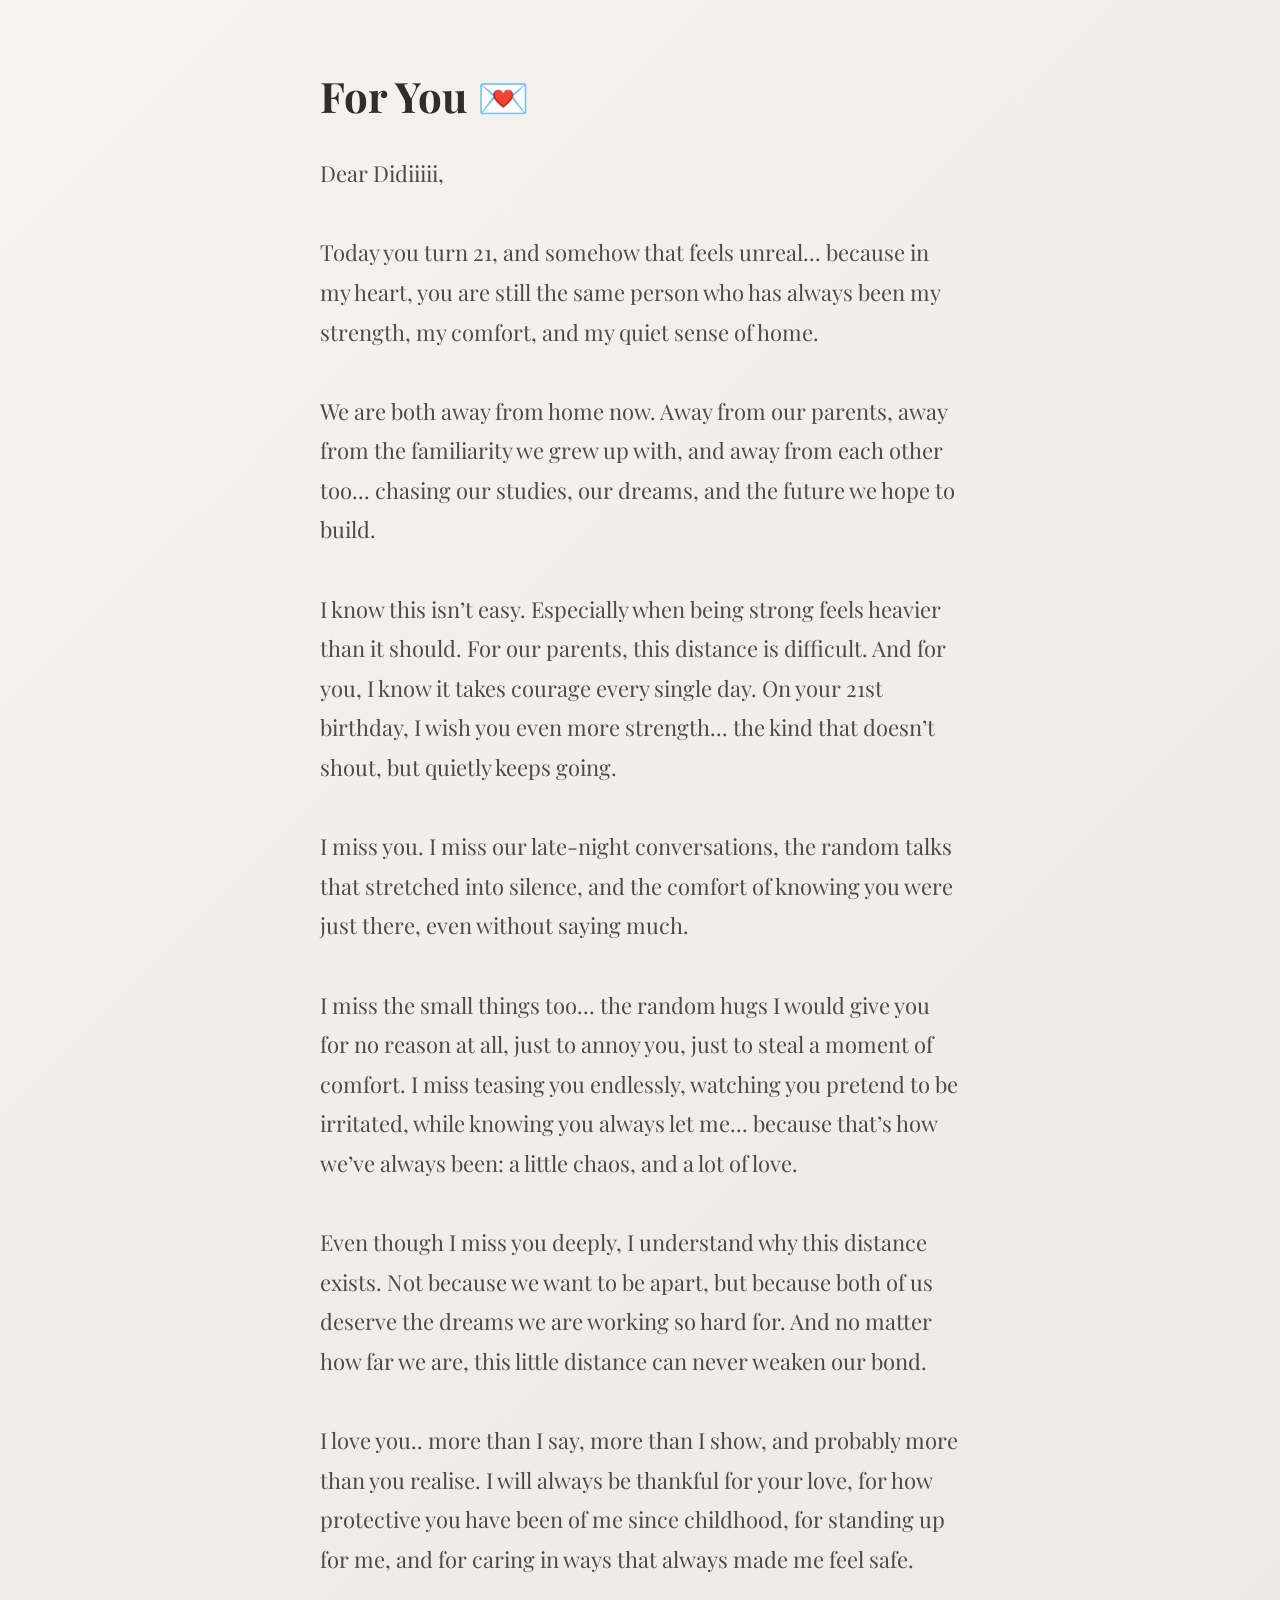
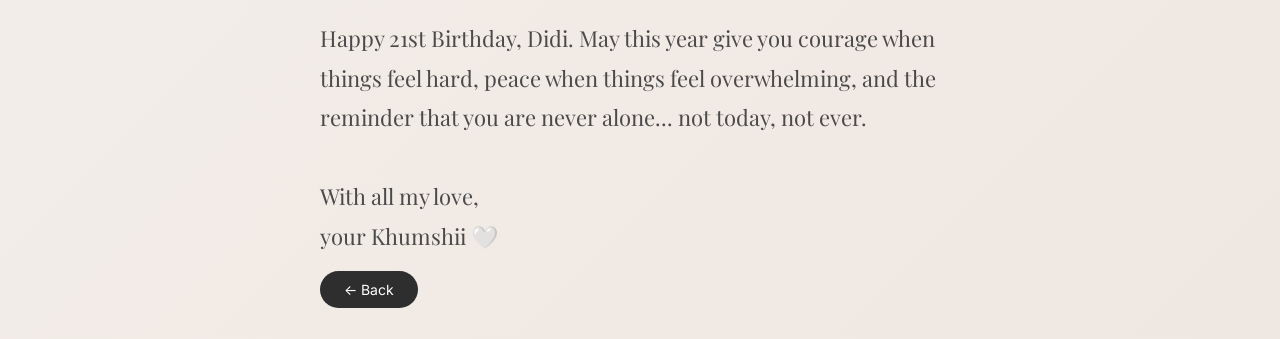
==== letter.html @ 0ff1dbc8 "added all the files" ====
<!DOCTYPE html>
<html lang="en">
<head>
  <meta charset="UTF-8">
  <title>For You</title>
  <meta name="viewport" content="width=device-width, initial-scale=1.0">

  <link rel="stylesheet" href="style.css">
</head>
<body>
<div class="balloons">
  <span></span>
  <span></span>
  <span></span>
  <span></span>
  <span></span>
</div>
<!-- Balloons -->
<div class="balloons">
  <span></span><span></span><span></span><span></span><span></span>
</div>

<div class="page letter">
  <h1>For You 💌</h1>

  <p class="handwritten">
  Dear Didiiiii,<br><br>

  Today you turn 21, and somehow that feels unreal...
  because in my heart, you are still the same person
  who has always been my strength, my comfort,
  and my quiet sense of home.<br><br>

  We are both away from home now.
  Away from our parents,
  away from the familiarity we grew up with,
  and away from each other too...
  chasing our studies, our dreams,
  and the future we hope to build.<br><br>

  I know this isn’t easy.
  Especially when being strong feels heavier than it should.
  For our parents, this distance is difficult.
  And for you, I know it takes courage every single day.
  On your 21st birthday, I wish you even more strength...
  the kind that doesn’t shout,
  but quietly keeps going.<br><br>

  I miss you.
  I miss our late-night conversations,
  the random talks that stretched into silence,
  and the comfort of knowing you were just there,
  even without saying much.<br><br>

  I miss the small things too...
  the random hugs I would give you for no reason at all,
  just to annoy you,
  just to steal a moment of comfort.
  I miss teasing you endlessly,
  watching you pretend to be irritated,
  while knowing you always let me...
  because that’s how we’ve always been:
  a little chaos, and a lot of love.<br><br>

  Even though I miss you deeply,
  I understand why this distance exists.
  Not because we want to be apart,
  but because both of us deserve the dreams
  we are working so hard for.
  And no matter how far we are,
  this little distance can never weaken our bond.<br><br>

  I love you..
  more than I say,
  more than I show,
  and probably more than you realise.
  I will always be thankful for your love,
  for how protective you have been of me since childhood,
  for standing up for me,
  and for caring in ways that always made me feel safe.<br><br>

  Happy 21st Birthday, Didi.
  May this year give you courage when things feel hard,
  peace when things feel overwhelming,
  and the reminder that you are never alone...
  not today, not ever.<br><br>

  With all my love,<br>
  your Khumshii 🤍
</p>


  <a href="index.html" class="btn small">← Back</a>
</div>

</body>
</html>
---- style.css ----
@import url('https://fonts.googleapis.com/css2?family=Playfair+Display:wght@500&family=Inter:wght@400;500&display=swap');

/* ------------------ RESET ------------------ */
* {
  box-sizing: border-box;
}

body {
  margin: 0;
  font-family: 'Inter', sans-serif;
  background: linear-gradient(135deg, #f6f3f0, #efe7e1);
  color: #2e2e2e;
}

/* ------------------ PAGE LAYOUT ------------------ */
.page {
  min-height: 100vh;
  padding: 40px;
}

.center {
  display: flex;
  flex-direction: column;
  align-items: center;
  justify-content: center;
  text-align: center;
}

h1 {
  font-family: 'Playfair Display', serif;
  font-size: 42px;
  margin-bottom: 10px;
}

.subtitle {
  opacity: 0.65;
  margin-bottom: 40px;
}

/* ------------------ BUTTONS ------------------ */
.btn-group {
  display: flex;
  flex-direction: column;
  gap: 16px;
}

.btn {
  padding: 14px 36px;
  border-radius: 40px;
  background: #2e2e2e;
  color: white;
  text-decoration: none;
  text-align: center;
  font-size: 16px;
  transition: transform 0.3s ease, background 0.3s ease;
}

.btn:hover {
  transform: translateY(-2px);
}

.btn.outline {
  background: transparent;
  border: 1px solid #2e2e2e;
  color: #2e2e2e;
}

.btn.small {
  margin-top: 50px;
  font-size: 14px;
  padding: 10px 24px;
}

/* ------------------ MUSIC BUTTON ------------------ */
.music-btn {
  position: fixed;
  top: 20px;
  right: 20px;
  width: 44px;
  height: 44px;
  border-radius: 50%;
  background: rgba(0,0,0,0.05);
  border: none;
  font-size: 18px;
  cursor: pointer;
  backdrop-filter: blur(6px);
}

/* ------------------ CAKE (FINAL, FIXED) ------------------ */
.cake {
  position: relative;
  width: 300px;               /* KEY FIX */
  margin: 40px auto;
  display: flex;
  flex-direction: column;
  align-items: center;
}

/* Plate */
.cake::after {
  content: "";
  width: 320px;
  height: 20px;
  background: #e5dfda;
  border-radius: 50%;
  margin-top: 18px;
}

/* Cake layers */
.cake-bottom {
  width: 280px;
  height: 90px;
  background: #d2a679;
  border-radius: 30px;
  box-shadow: inset 0 -8px 0 rgba(0,0,0,0.05);
}

.cake-middle {
  width: 240px;
  height: 80px;
  background: #e6bfa3;
  margin-top: -12px;
  border-radius: 30px;
  box-shadow: inset 0 -6px 0 rgba(0,0,0,0.04);
}

.cake-top {
  width: 200px;
  height: 70px;
  background: #f3d3bf;
  margin-top: -12px;
  border-radius: 30px;
  position: relative;
  box-shadow: inset 0 -4px 0 rgba(0,0,0,0.04);
}

/* Cream drip */
.cake-top::after {
  content: "";
  position: absolute;
  top: 48px;
  left: 10px;
  width: 180px;
  height: 18px;
  background: #f7e6da;
  border-radius: 0 0 20px 20px;
}

/* ------------------ CANDLES ------------------ */
.candles {
  position: absolute;
  top: -50px;
  left: 50%;
  transform: translateX(-50%);
  display: flex;
  gap: 22px;
}

.candle {
  width: 12px;
  height: 46px;
  background: linear-gradient(#ffffff, #eaeaea);
  border-radius: 6px;
  position: relative;
}

/* Flame */
.flame {
  width: 12px;
  height: 16px;
  background: radial-gradient(circle, #ffd166, #ff9f1c);
  border-radius: 50%;
  position: absolute;
  top: -16px;
  animation: flicker 0.18s infinite alternate;
}

@keyframes flicker {
  from {
    transform: scale(1);
    opacity: 1;
  }
  to {
    transform: scale(0.85);
    opacity: 0.8;
  }
}

.flame.off {
  display: none;
}

/* Smoke */
.smoke {
  width: 8px;
  height: 8px;
  background: rgba(180,180,180,0.6);
  border-radius: 50%;
  position: absolute;
  top: -18px;
  animation: rise 1.6s forwards;
}

@keyframes rise {
  to {
    transform: translateY(-35px);
    opacity: 0;
  }
}

/* ------------------ LETTER PAGE ------------------ */
.letter {
  max-width: 700px;
  margin: auto;
}

textarea {
  width: 100%;
  height: 300px;
  padding: 20px;
  font-family: 'Playfair Display', serif;
  font-size: 18px;
  border-radius: 12px;
  border: 1px solid #ccc;
  background: #faf7f4;
  resize: none;
}

/* ------------------ MEMORIES ------------------ */
.memory-list {
  list-style: none;
  padding: 0;
  font-family: 'Playfair Display', serif;
  font-size: 22px;
  line-height: 2;
  opacity: 0.7;
}
/* ------------------ BALLOONS ------------------ */
.balloons {
  position: fixed;
  inset: 0;
  pointer-events: none;
  overflow: hidden;
  z-index: -1;
}

.balloons span {
  position: absolute;
  bottom: -120px;
  width: 60px;
  height: 80px;
  border-radius: 50% 50% 45% 45%;
  opacity: 0.25;
  animation: floatUp 18s linear infinite;
}

/* Soft pastel colors */
.balloons span:nth-child(1) {
  left: 10%;
  background: #dfa185;
  animation-duration: 22s;
}

.balloons span:nth-child(2) {
  left: 30%;
  background: #dfa185;
  animation-duration: 18s;
}

.balloons span:nth-child(3) {
  left: 50%;
  background: #dfa185;
  animation-duration: 25s;
}

.balloons span:nth-child(4) {
  left: 70%;
  background: #dfa185;
  animation-duration: 20s;
}

.balloons span:nth-child(5) {
  left: 85%;
  background: #dfa185;
  animation-duration: 23s;
}

/* Balloon string */
.balloons span::after {
  content: "";
  position: absolute;
  left: 50%;
  top: 80px;
  width: 1px;
  height: 40px;
  background: rgba(0,0,0,0.08);
  transform: translateX(-50%);
}

/* Floating animation */
@keyframes floatUp {
  from {
    transform: translateY(0);
  }
  to {
    transform: translateY(-120vh);
  }
}
/* Timeline */
.timeline,
.gratitude {
  list-style: none;
  padding: 0;
  font-family: 'Playfair Display', serif;
  font-size: 22px;
  line-height: 2;
  opacity: 0.75;
}

/* Qualities */
.qualities {
  display: flex;
  flex-wrap: wrap;
  gap: 16px;
  justify-content: center;
  max-width: 500px;
}

.qualities span {
  padding: 10px 20px;
  border-radius: 30px;
  background: rgba(0,0,0,0.05);
  font-family: 'Playfair Display', serif;
}

/* Promise */
.promise-text {
  font-family: 'Playfair Display', serif;
  font-size: 24px;
  line-height: 1.8;
  opacity: 0.8;
}
.secret-link {
  margin-top: 80px;
  font-size: 12px;
  opacity: 0.3;
  text-decoration: none;
  color: inherit;
}
.secret-link:hover {
  opacity: 0.6;
}
/* Letter page special styling */
.letter {
  max-width: 720px;
  margin: auto;
}

.handwritten {
  font-family: 'Playfair Display', serif;
  font-size: 22px;
  line-height: 1.8;
  opacity: 0.85;
  margin-top: 30px;
}
.handwritten {
  animation: fadeIn 2s ease forwards;
}

@keyframes fadeIn {
  from { opacity: 0; }
  to { opacity: 0.85; }
}
/* Secret page */
.secret h1 {
  font-size: 34px;
  opacity: 0.9;
}

.secret-text {
  font-family: 'Playfair Display', serif;
  font-size: 22px;
  line-height: 1.8;
  max-width: 520px;
  margin-top: 30px;
  opacity: 0.8;
}

.secret-sign {
  margin-top: 40px;
  font-size: 14px;
  opacity: 0.5;
  letter-spacing: 0.5px;
}
/* ---------- EXTRA LARGE SCREENS ---------- */
@media (min-width: 1441px) {
  .page {
    max-width: 1200px;
    margin: auto;
  }

  h1 {
    font-size: 48px;
  }

  .subtitle {
    font-size: 18px;
  }
}

/* ---------- LAPTOPS ---------- */
@media (max-width: 1440px) {
  h1 {
    font-size: 42px;
  }
}

/* ---------- TABLETS ---------- */
@media (max-width: 1024px) {
  .page {
    padding: 32px;
  }

  h1 {
    font-size: 36px;
  }

  .subtitle {
    font-size: 16px;
  }

  .cake {
    transform: scale(0.9);
  }
}

/* ---------- LARGE PHONES ---------- */
@media (max-width: 768px) {
  .page {
    padding: 24px;
  }

  h1 {
    font-size: 32px;
  }

  .subtitle {
    font-size: 15px;
  }

  .btn {
    width: 100%;
    padding: 14px 0;
    font-size: 15px;
  }

  .btn-group {
    width: 100%;
  }

  .cake {
    transform: scale(0.85);
  }

  .handwritten {
    font-size: 19px;
    line-height: 1.7;
  }

  .timeline,
  .memory-list,
  .gratitude {
    font-size: 18px;
  }

  .balloons span {
    width: 45px;
    height: 60px;
    opacity: 0.18;
  }
}

/* ---------- SMALL PHONES ---------- */
@media (max-width: 480px) {
  h1 {
    font-size: 28px;
  }

  .subtitle {
    font-size: 14px;
  }

  .cake {
    transform: scale(0.78);
  }

  .handwritten {
    font-size: 18px;
  }

  .qualities span {
    font-size: 13px;
    padding: 7px 14px;
  }

  .music-btn {
    width: 38px;
    height: 38px;
  }
}

/* ---------- VERY SMALL DEVICES ---------- */
@media (max-width: 360px) {
  h1 {
    font-size: 26px;
  }

  .cake {
    transform: scale(0.72);
  }

  .btn {
    font-size: 14px;
  }
}
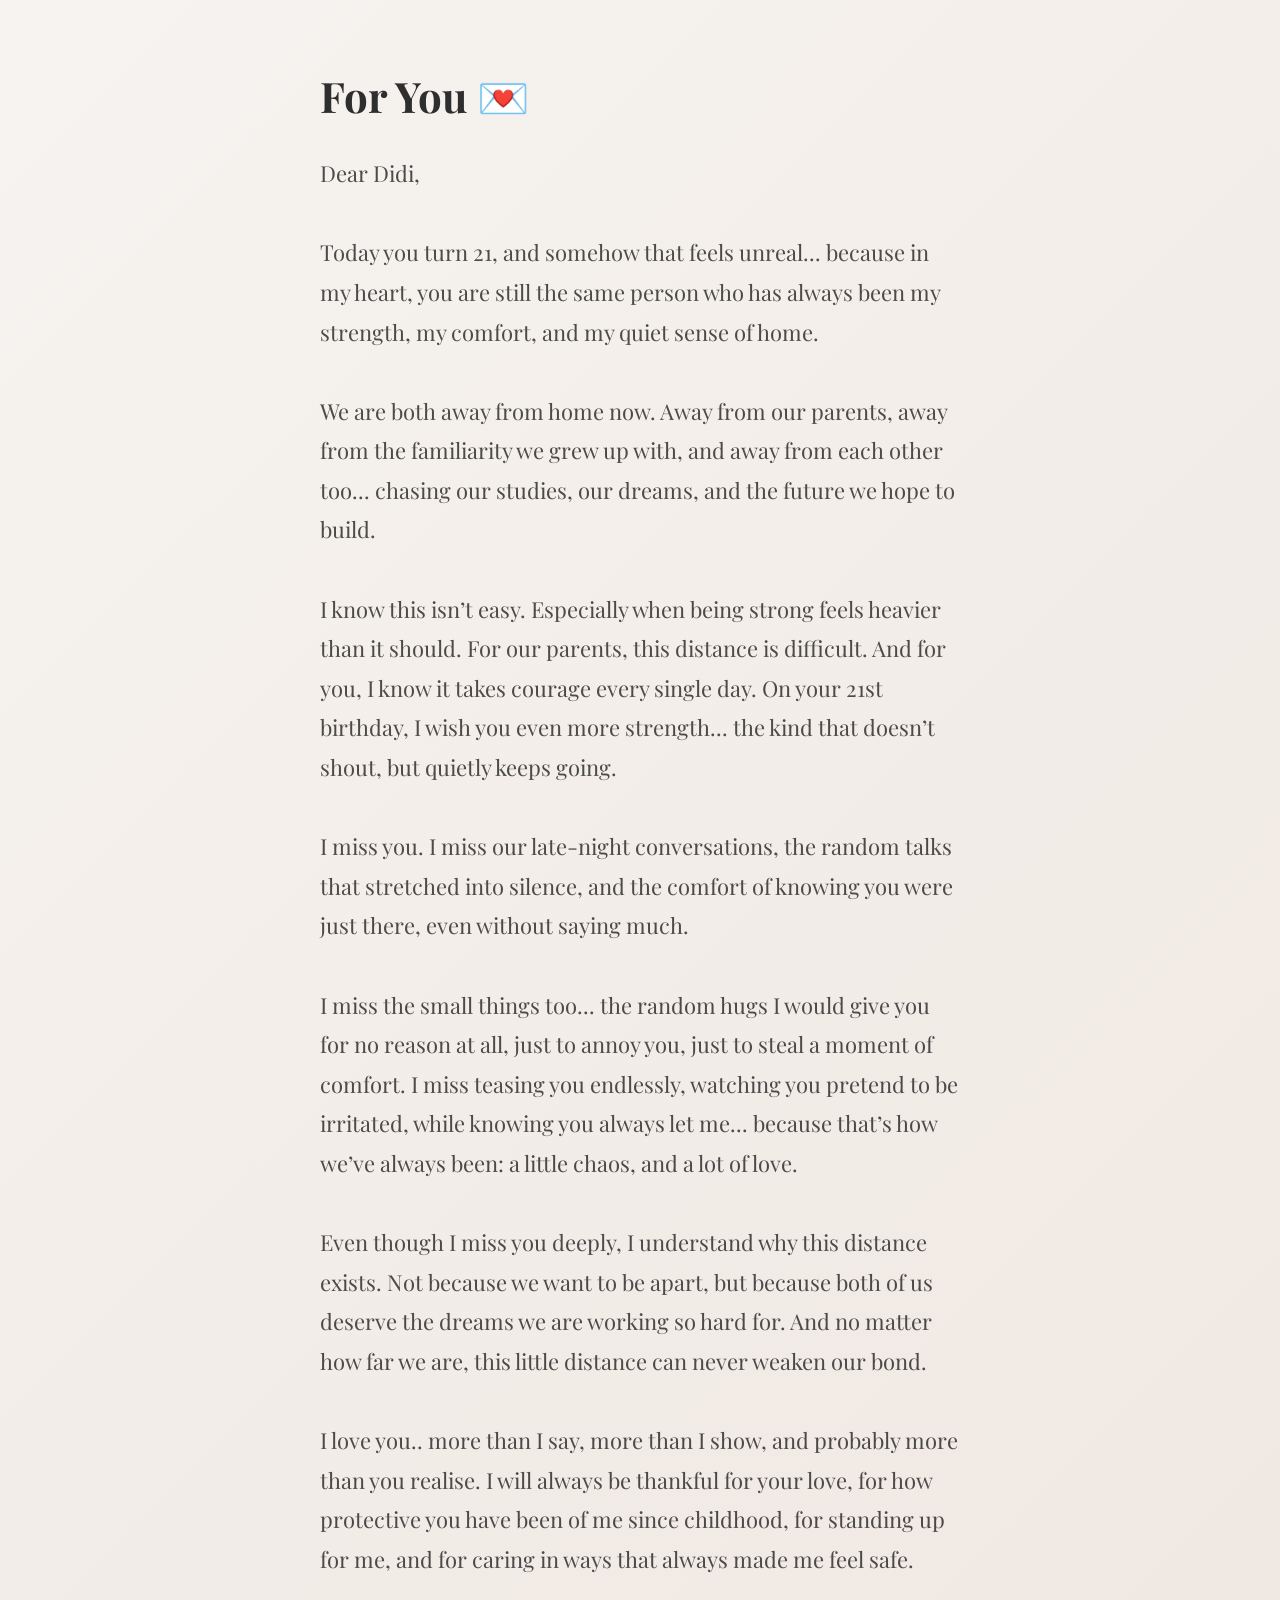
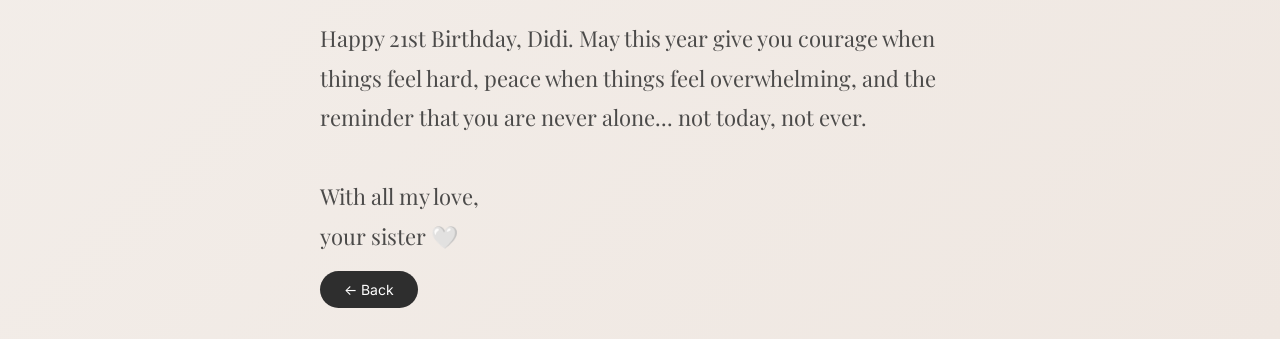
==== commit a2bd299f: "Update letter.html" ====
--- a/letter.html
+++ b/letter.html
@@ -24,7 +24,7 @@
   <h1>For You 💌</h1>
 
   <p class="handwritten">
-  Dear Didiiiii,<br><br>
+  Dear Didi,<br><br>
 
   Today you turn 21, and somehow that feels unreal...
   because in my heart, you are still the same person
@@ -86,7 +86,7 @@
   not today, not ever.<br><br>
 
   With all my love,<br>
-  your Khumshii 🤍
+  your sister 🤍
 </p>
 
 
